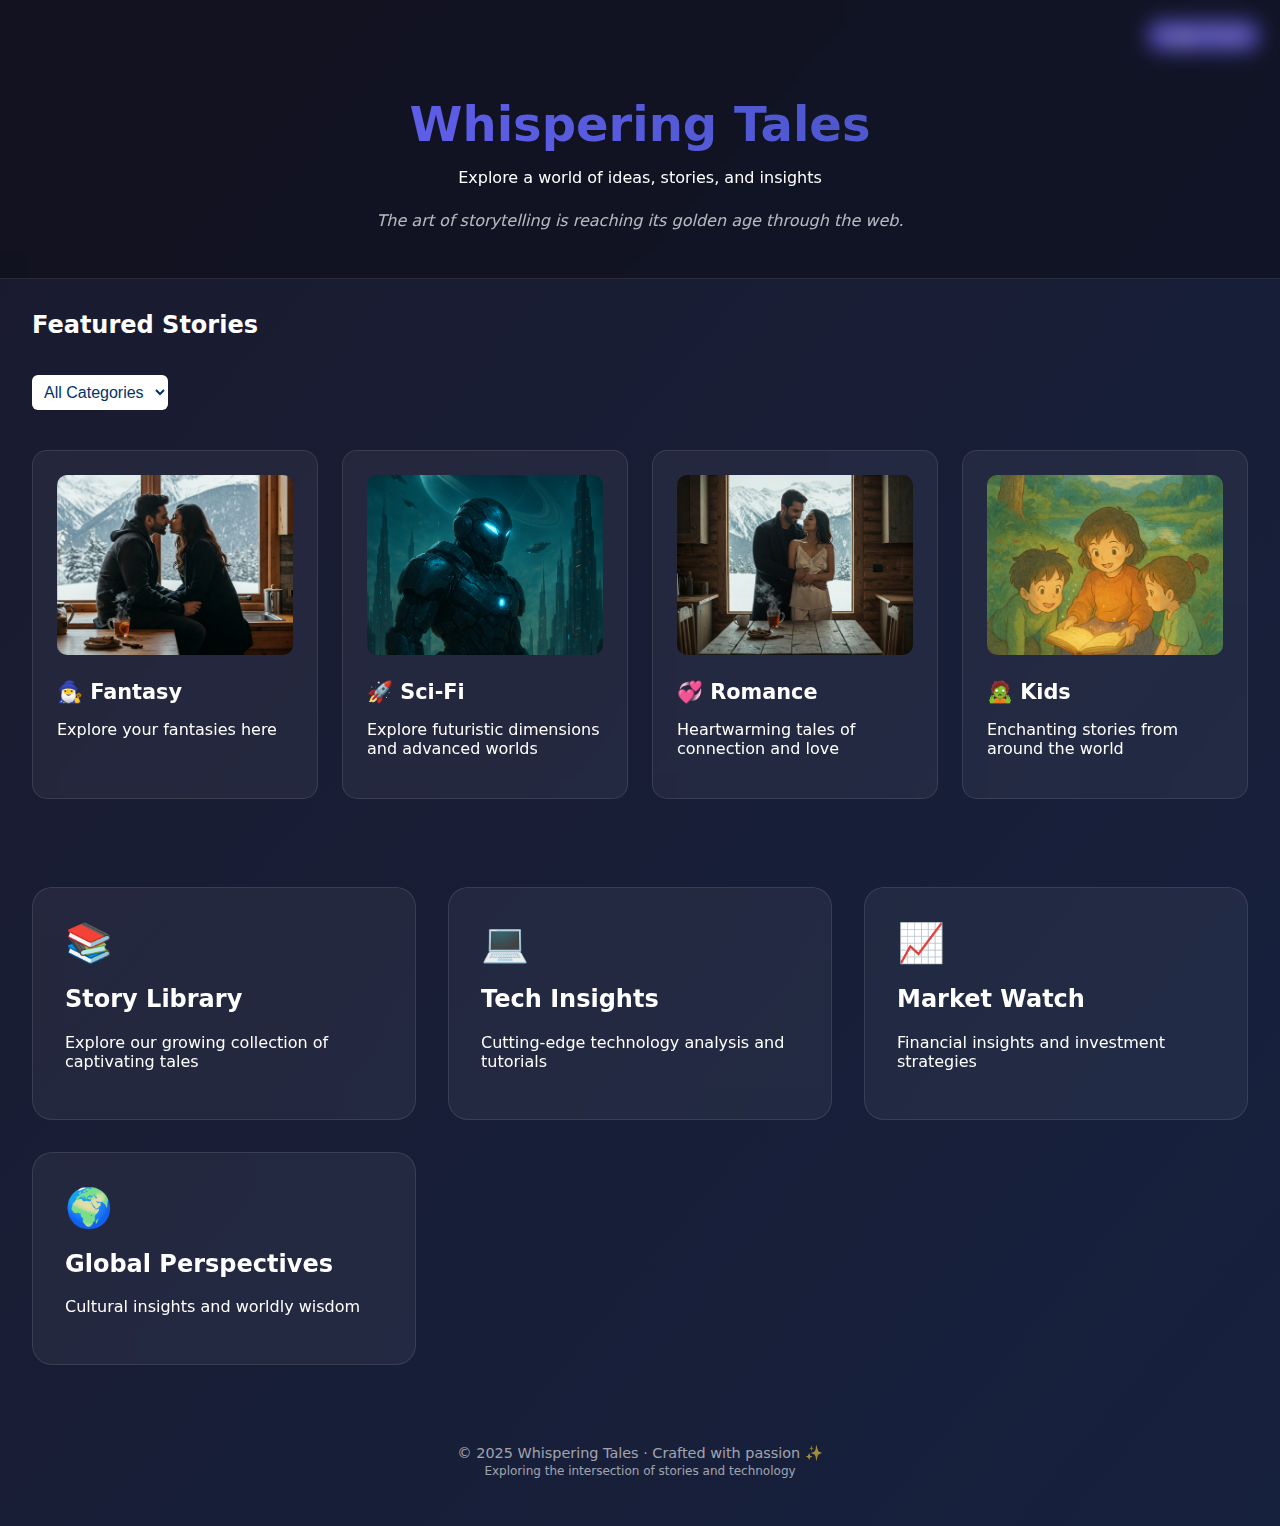
==== index.html @ 77140569 "Update index.html" ====
<!DOCTYPE html>
<html lang="en">
<head>
  <meta charset="UTF-8" />
  <meta name="viewport" content="width=device-width, initial-scale=1.0" />
  <title>Whispering Tales</title>
  <style>
    :root {
      --primary: #6c63ff;
      --secondary: #3f51b5;
      --bg-dark: #1a1a2e;
      --bg-darker: #16213e;
    }

    body {
      margin: 0;
      font-family: 'Segoe UI', system-ui, sans-serif;
      background: linear-gradient(to bottom right, var(--bg-dark), var(--bg-darker));
      color: #fff;
      min-height: 100vh;
      transition: all 0.3s ease;
    }

    header {
      text-align: center;
      padding: 4rem 1rem 2rem;
      background: rgba(0, 0, 0, 0.3);
      backdrop-filter: blur(10px);
      border-bottom: 1px solid rgba(255, 255, 255, 0.1);
    }

    header h1 {
      font-size: 3rem;
      margin-bottom: 0.5rem;
      background: linear-gradient(45deg, var(--primary), var(--secondary));
      -webkit-background-clip: text;
      -webkit-text-fill-color: transparent;
    }

    .toggle-dark {
      position: absolute;
      top: 20px;
      right: 20px;
      background: var(--primary);
      color: #fff;
      border: none;
      padding: 8px 12px;
      border-radius: 20px;
      cursor: pointer;
      font-weight: bold;
    }

    .quote {
      margin-top: 1.5rem;
      font-style: italic;
      color: rgba(255, 255, 255, 0.7);
    }

    .featured-stories {
      max-width: 1300px;
      margin: 2rem auto;
      padding: 0 2rem;
    }

    .filter-select {
      margin: 1rem 0;
      padding: 0.5rem;
      font-size: 1rem;
      border-radius: 6px;
      border: none;
      background: #ffffff;
      color: #003366;
    }

    .stories-scroll {
      display: grid;
      grid-template-columns: repeat(auto-fit, minmax(250px, 1fr));
      gap: 1.5rem;
      padding: 1.5rem 0;
    }

    .story-card {
      background: rgba(255, 255, 255, 0.05);
      border-radius: 15px;
      padding: 1.5rem;
      border: 1px solid rgba(255, 255, 255, 0.1);
      backdrop-filter: blur(10px);
      transition: all 0.3s ease;
    }

    .story-card img {
      width: 100%;
      height: 180px;
      border-radius: 10px;
      object-fit: cover;
      margin-bottom: 1rem;
    }

    .story-card h3 {
      margin: 0.3rem 0;
      font-size: 1.3rem;
    }

    .grid {
      display: grid;
      gap: 2rem;
      padding: 2rem;
      max-width: 1300px;
      margin: 0 auto;
      grid-template-columns: repeat(auto-fit, minmax(300px, 1fr));
    }

    .card {
      background: rgba(255, 255, 255, 0.05);
      border-radius: 20px;
      padding: 2rem;
      text-decoration: none;
      color: white;
      border: 1px solid rgba(255, 255, 255, 0.1);
      backdrop-filter: blur(12px);
    }

    .card .icon {
      font-size: 2.4rem;
      margin-bottom: 1rem;
    }

    footer {
      text-align: center;
      padding: 3rem 2rem;
      font-size: 0.9rem;
      color: rgba(255, 255, 255, 0.6);
    }
  </style>
</head>
<body>
  <button class="toggle-dark" onclick="toggleDarkMode()">Toggle Theme</button>
  <header>
    <h1>Whispering Tales</h1>
    <p>Explore a world of ideas, stories, and insights</p>
    <p class="quote" id="quote"></p>
  </header>

  <div class="featured-stories">
    <h2 style="color: inherit;">Featured Stories</h2>
    <select class="filter-select" onchange="filterStories(this.value)">
      <option value="all">All Categories</option>
      <option value="fantasy">🧙‍♂️ Fantasy</option>
      <option value="space">🚀 Sci-Fi</option>
      <option value="romance">💞 Romance</option>
      <option value="horror">🧟 Horror</option>
    </select>
    <div class="stories-scroll" id="storyList">
      <div class="story-card" data-category="fantasy">
        <img src="fantasy1.jpg" />
        <h3>🧙‍♂️ Fantasy</h3>
        <p>Explore your fantasies here</p>
      </div>
      <div class="story-card" data-category="space">
        <img src="scifi.png" />
        <h3>🚀 Sci-Fi</h3>
        <p>Explore futuristic dimensions and advanced worlds</p>
      </div>
      <div class="story-card" data-category="romance">
        <img src="rom.jpg" />
        <h3>💞 Romance</h3>
        <p>Heartwarming tales of connection and love</p>
      </div>
      <div class="story-card" data-category="Kids">
        <img src="children_story.png" />
        <h3>🧟 Kids</h3>
        <p>Enchanting stories from around the world</p>
      </div>
    </div>
  </div>

  <section class="grid">
    <a href="stories.html" class="card" target="_blank">
      <div class="icon">📚</div>
      <h2>Story Library</h2>
      <p>Explore our growing collection of captivating tales</p>
    </a>
    <a href="technical.html" class="card" target="_blank">
      <div class="icon">💻</div>
      <h2>Tech Insights</h2>
      <p>Cutting-edge technology analysis and tutorials</p>
    </a>
    <a href="stocks.html" class="card" target="_blank">
      <div class="icon">📈</div>
      <h2>Market Watch</h2>
      <p>Financial insights and investment strategies</p>
    </a>
    <a href="general.html" class="card" target="_blank">
      <div class="icon">🌍</div>
      <h2>Global Perspectives</h2>
      <p>Cultural insights and worldly wisdom</p>
    </a>
  </section>

  <footer>
    © 2025 Whispering Tales · Crafted with passion ✨<br />
    <small>Exploring the intersection of stories and technology</small>
  </footer>

  <script>
    const quotes = [
      "Stories create community, enable us to see through the eyes of others, and open us to the claims of others. — Peter Forbes",
      "The art of storytelling is reaching its golden age through the web.",
      "Every great design begins with an even better story.",
      "Your story could be the key that unlocks someone else's prison.",
      "Imagination is the only weapon in the war against reality."
    ];
    document.getElementById("quote").textContent =
      quotes[Math.floor(Math.random() * quotes.length)];

    function toggleDarkMode() {
      document.body.classList.toggle("light-mode");
    }

    function filterStories(category) {
      document.querySelectorAll(".story-card").forEach(card => {
        const match = category === "all" || card.dataset.category === category;
        card.style.display = match ? "block" : "none";
      });
    }
  </script>
</body>
</html>
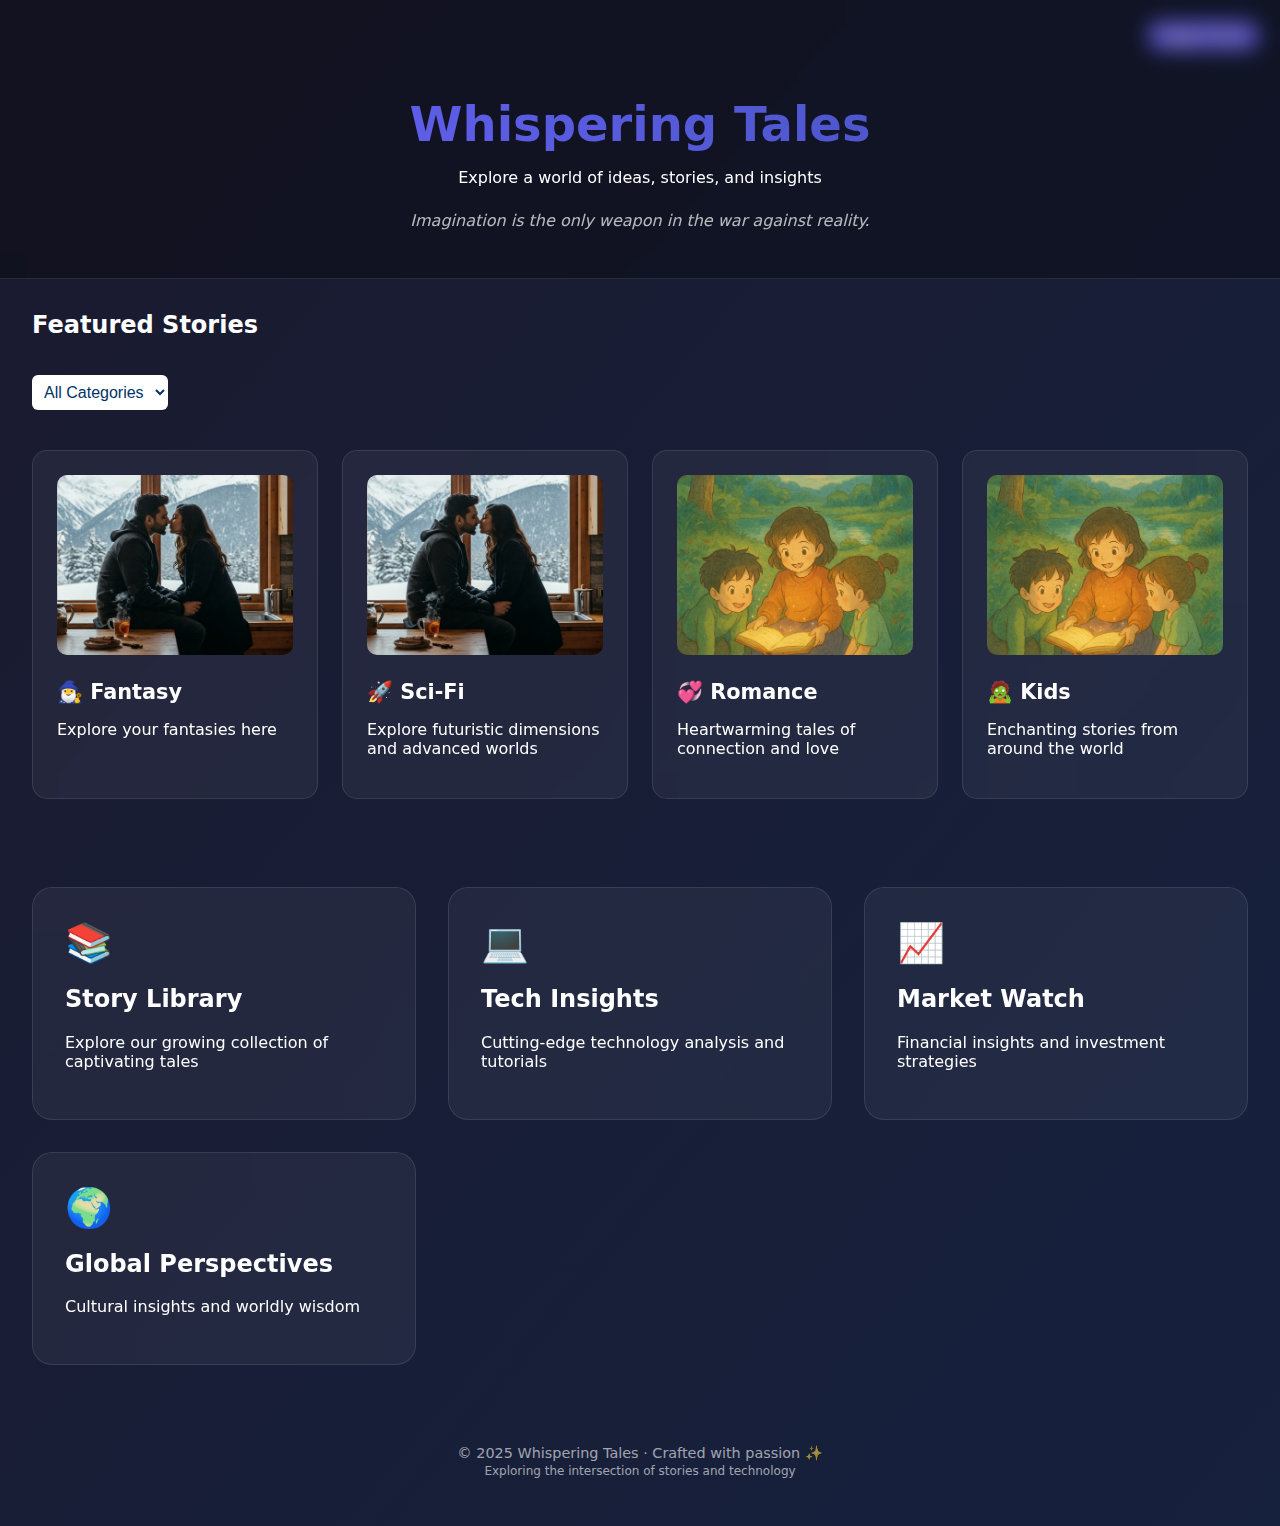
==== commit 75b9b9f6: "Update index.html" ====
--- a/index.html
+++ b/index.html
@@ -149,7 +149,7 @@
       <option value="fantasy">🧙‍♂️ Fantasy</option>
       <option value="space">🚀 Sci-Fi</option>
       <option value="romance">💞 Romance</option>
-      <option value="horror">🧟 Horror</option>
+      <option value="Kids">🧟 Horror</option>
     </select>
     <div class="stories-scroll" id="storyList">
       <div class="story-card" data-category="fantasy">
@@ -158,12 +158,12 @@
         <p>Explore your fantasies here</p>
       </div>
       <div class="story-card" data-category="space">
-        <img src="scifi.png" />
+        <img src="fantasy1.jpg" />
         <h3>🚀 Sci-Fi</h3>
         <p>Explore futuristic dimensions and advanced worlds</p>
       </div>
       <div class="story-card" data-category="romance">
-        <img src="rom.jpg" />
+        <img src="children_story.png" />
         <h3>💞 Romance</h3>
         <p>Heartwarming tales of connection and love</p>
       </div>
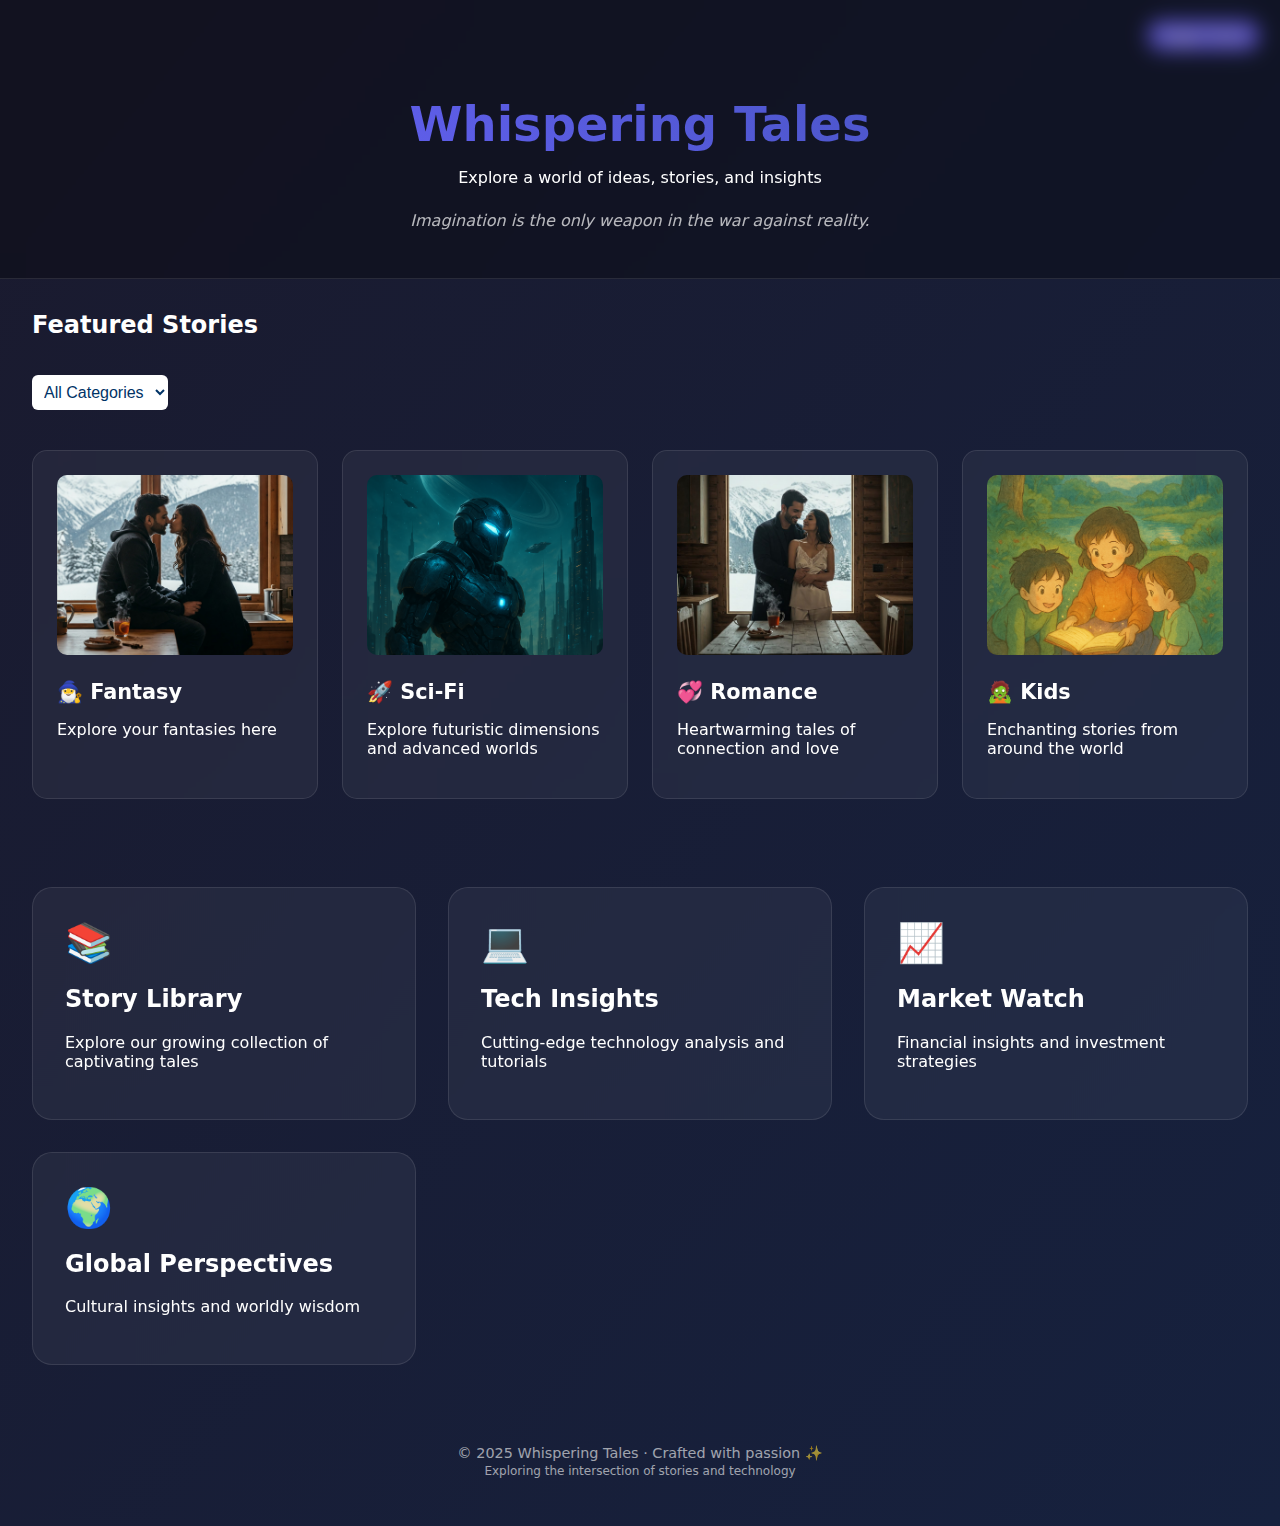
==== commit f39e1a4c: "Update index.html" ====
--- a/index.html
+++ b/index.html
@@ -149,7 +149,7 @@
       <option value="fantasy">🧙‍♂️ Fantasy</option>
       <option value="space">🚀 Sci-Fi</option>
       <option value="romance">💞 Romance</option>
-      <option value="Kids">🧟 Horror</option>
+      <option value="Kids">🧟 Kids</option>
     </select>
     <div class="stories-scroll" id="storyList">
       <div class="story-card" data-category="fantasy">
@@ -158,12 +158,12 @@
         <p>Explore your fantasies here</p>
       </div>
       <div class="story-card" data-category="space">
-        <img src="fantasy1.jpg" />
+        <img src="scifi.png" />
         <h3>🚀 Sci-Fi</h3>
         <p>Explore futuristic dimensions and advanced worlds</p>
       </div>
       <div class="story-card" data-category="romance">
-        <img src="children_story.png" />
+        <img src="rom.jpg" />
         <h3>💞 Romance</h3>
         <p>Heartwarming tales of connection and love</p>
       </div>
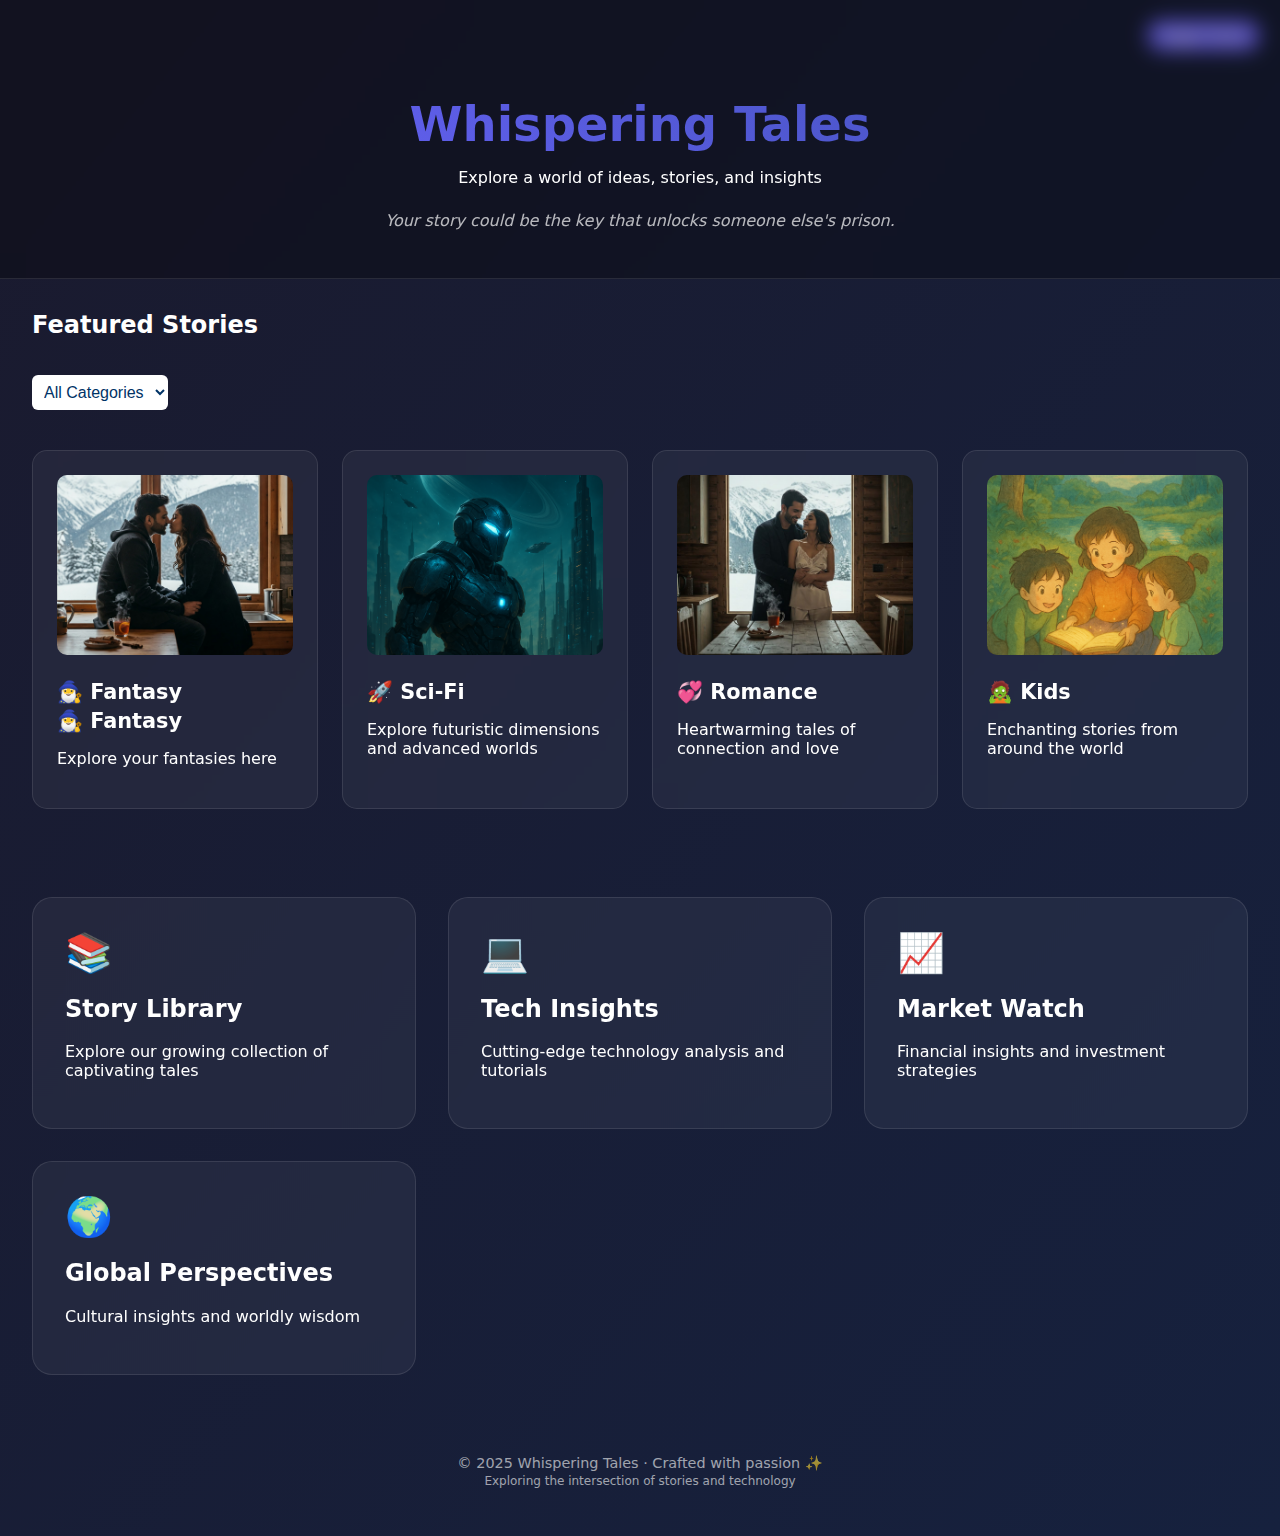
==== commit 7b93bfd6: "Update index.html" ====
--- a/index.html
+++ b/index.html
@@ -154,6 +154,7 @@
     <div class="stories-scroll" id="storyList">
       <div class="story-card" data-category="fantasy">
         <img src="fantasy1.jpg" />
+        <h3><a href="fantasy.html" target="_blank" style="color: inherit; text-decoration: none;">🧙‍♂️ Fantasy</a></h3>
         <h3>🧙‍♂️ Fantasy</h3>
         <p>Explore your fantasies here</p>
       </div>
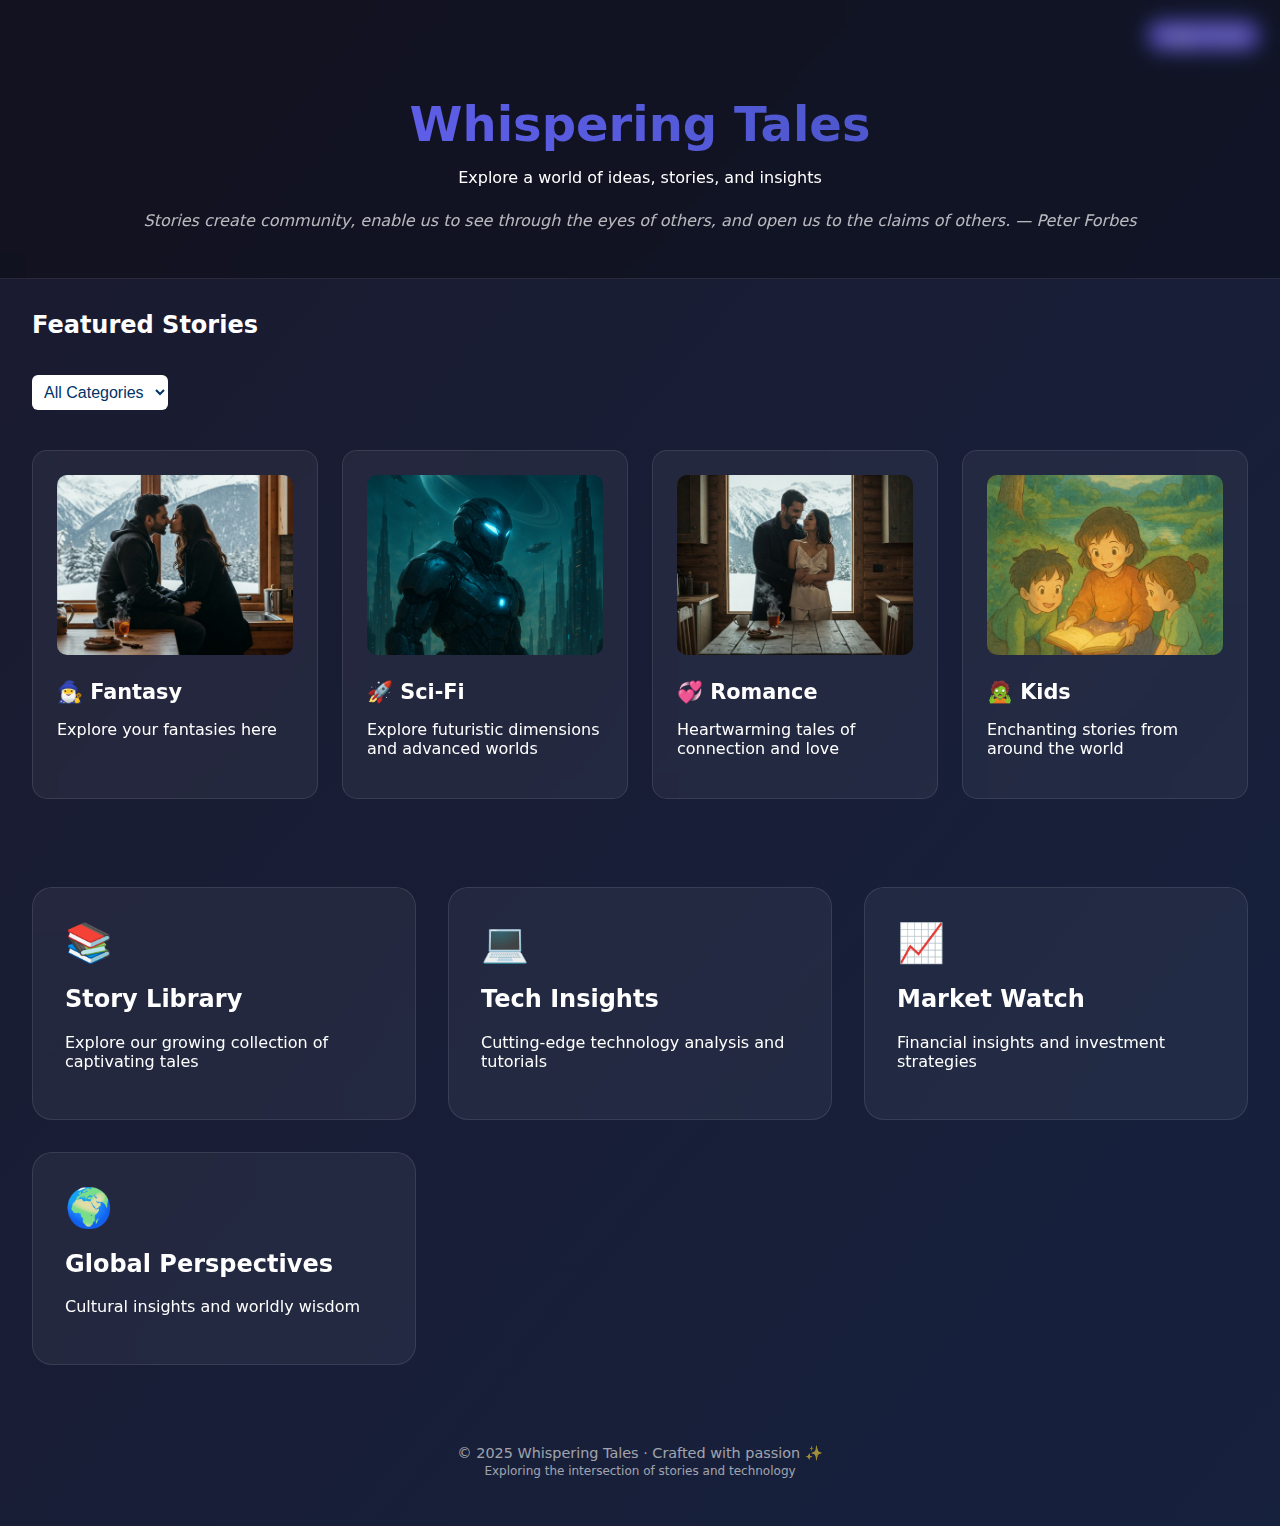
==== commit 0d656d07: "Update index.html" ====
--- a/index.html
+++ b/index.html
@@ -155,7 +155,6 @@
       <div class="story-card" data-category="fantasy">
         <img src="fantasy1.jpg" />
         <h3><a href="fantasy.html" target="_blank" style="color: inherit; text-decoration: none;">🧙‍♂️ Fantasy</a></h3>
-        <h3>🧙‍♂️ Fantasy</h3>
         <p>Explore your fantasies here</p>
       </div>
       <div class="story-card" data-category="space">
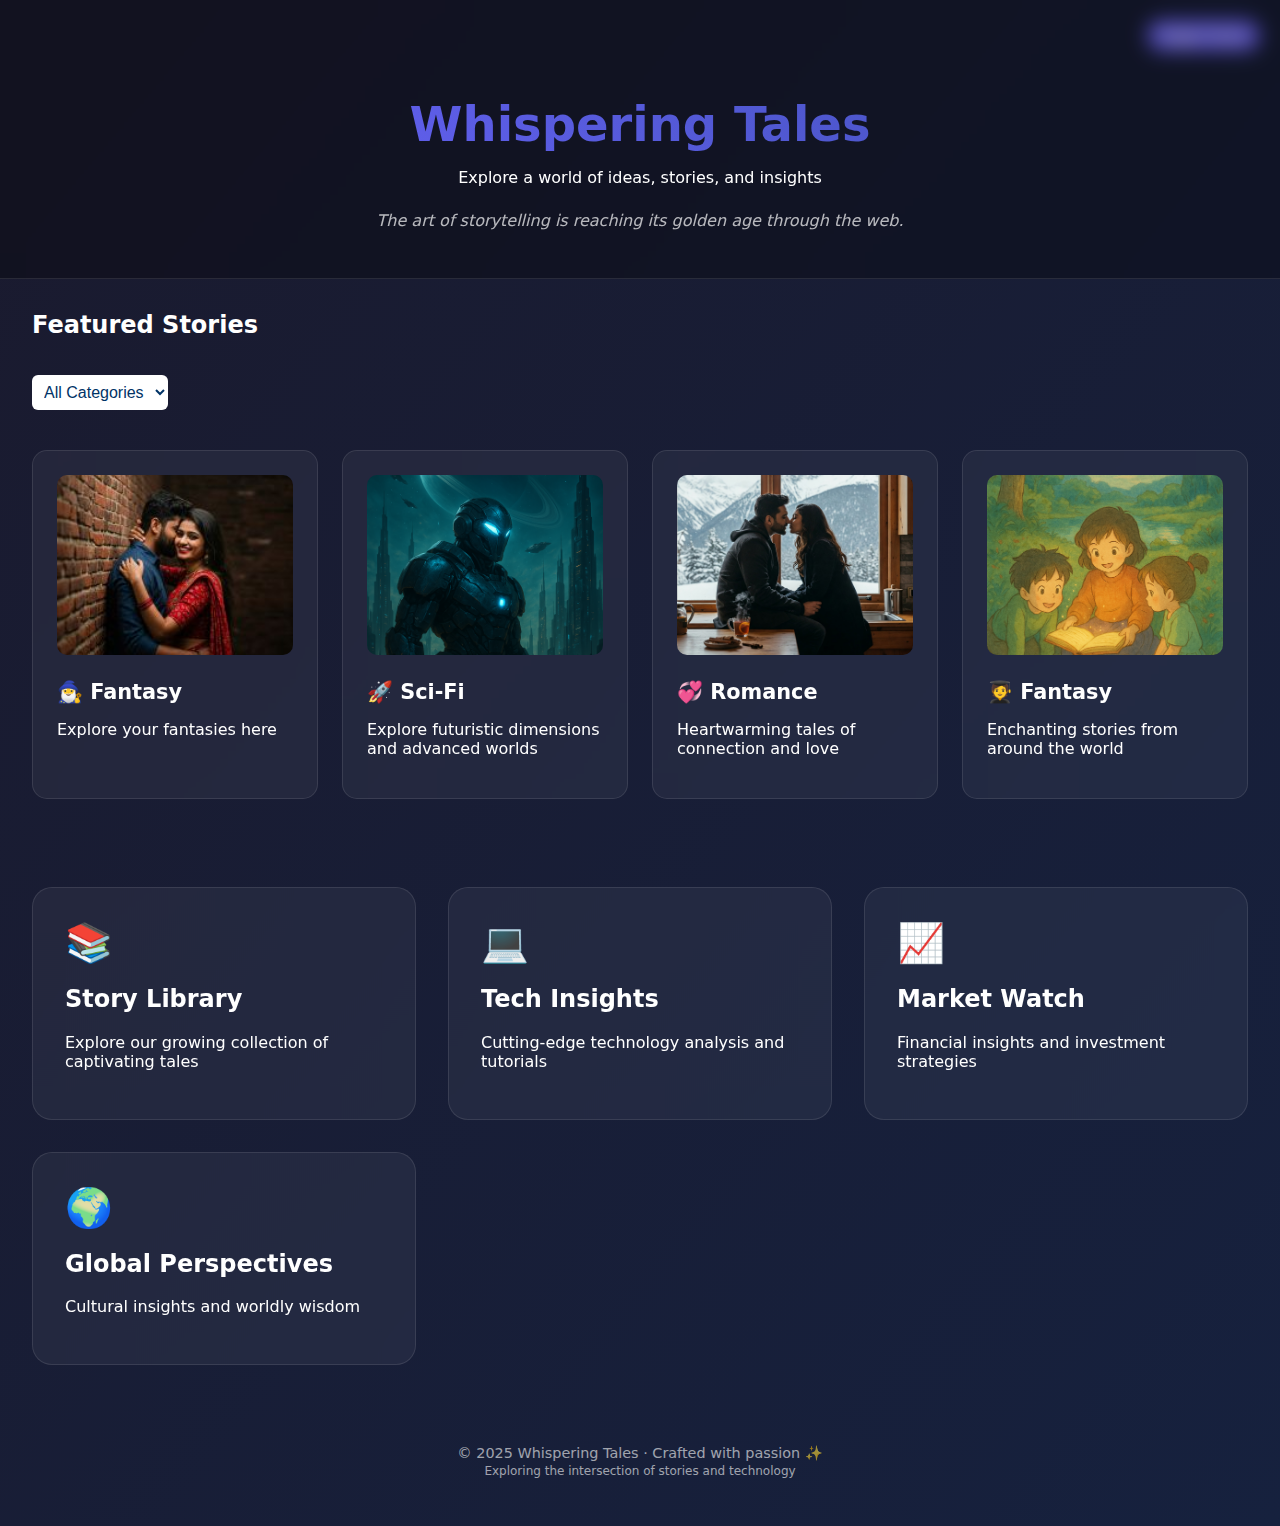
==== commit f3031704: "Update index.html" ====
--- a/index.html
+++ b/index.html
@@ -149,11 +149,12 @@
       <option value="fantasy">🧙‍♂️ Fantasy</option>
       <option value="space">🚀 Sci-Fi</option>
       <option value="romance">💞 Romance</option>
-      <option value="Kids">🧟 Kids</option>
+      <option value="Kids">🧑‍🎓 Kids</option>
+       <option value="Horror">👻 Horror</option>
     </select>
     <div class="stories-scroll" id="storyList">
       <div class="story-card" data-category="fantasy">
-        <img src="fantasy1.jpg" />
+        <img src="rom.jpg" />
         <h3><a href="fantasy.html" target="_blank" style="color: inherit; text-decoration: none;">🧙‍♂️ Fantasy</a></h3>
         <p>Explore your fantasies here</p>
       </div>
@@ -163,13 +164,13 @@
         <p>Explore futuristic dimensions and advanced worlds</p>
       </div>
       <div class="story-card" data-category="romance">
-        <img src="rom.jpg" />
+        <img src="fantasy1.jpg" />
         <h3>💞 Romance</h3>
         <p>Heartwarming tales of connection and love</p>
       </div>
       <div class="story-card" data-category="Kids">
         <img src="children_story.png" />
-        <h3>🧟 Kids</h3>
+        <h3><a href="kids_world.html" target="_blank" style="color: inherit; text-decoration: none;">🧑‍🎓 Fantasy</a></h3>
         <p>Enchanting stories from around the world</p>
       </div>
     </div>
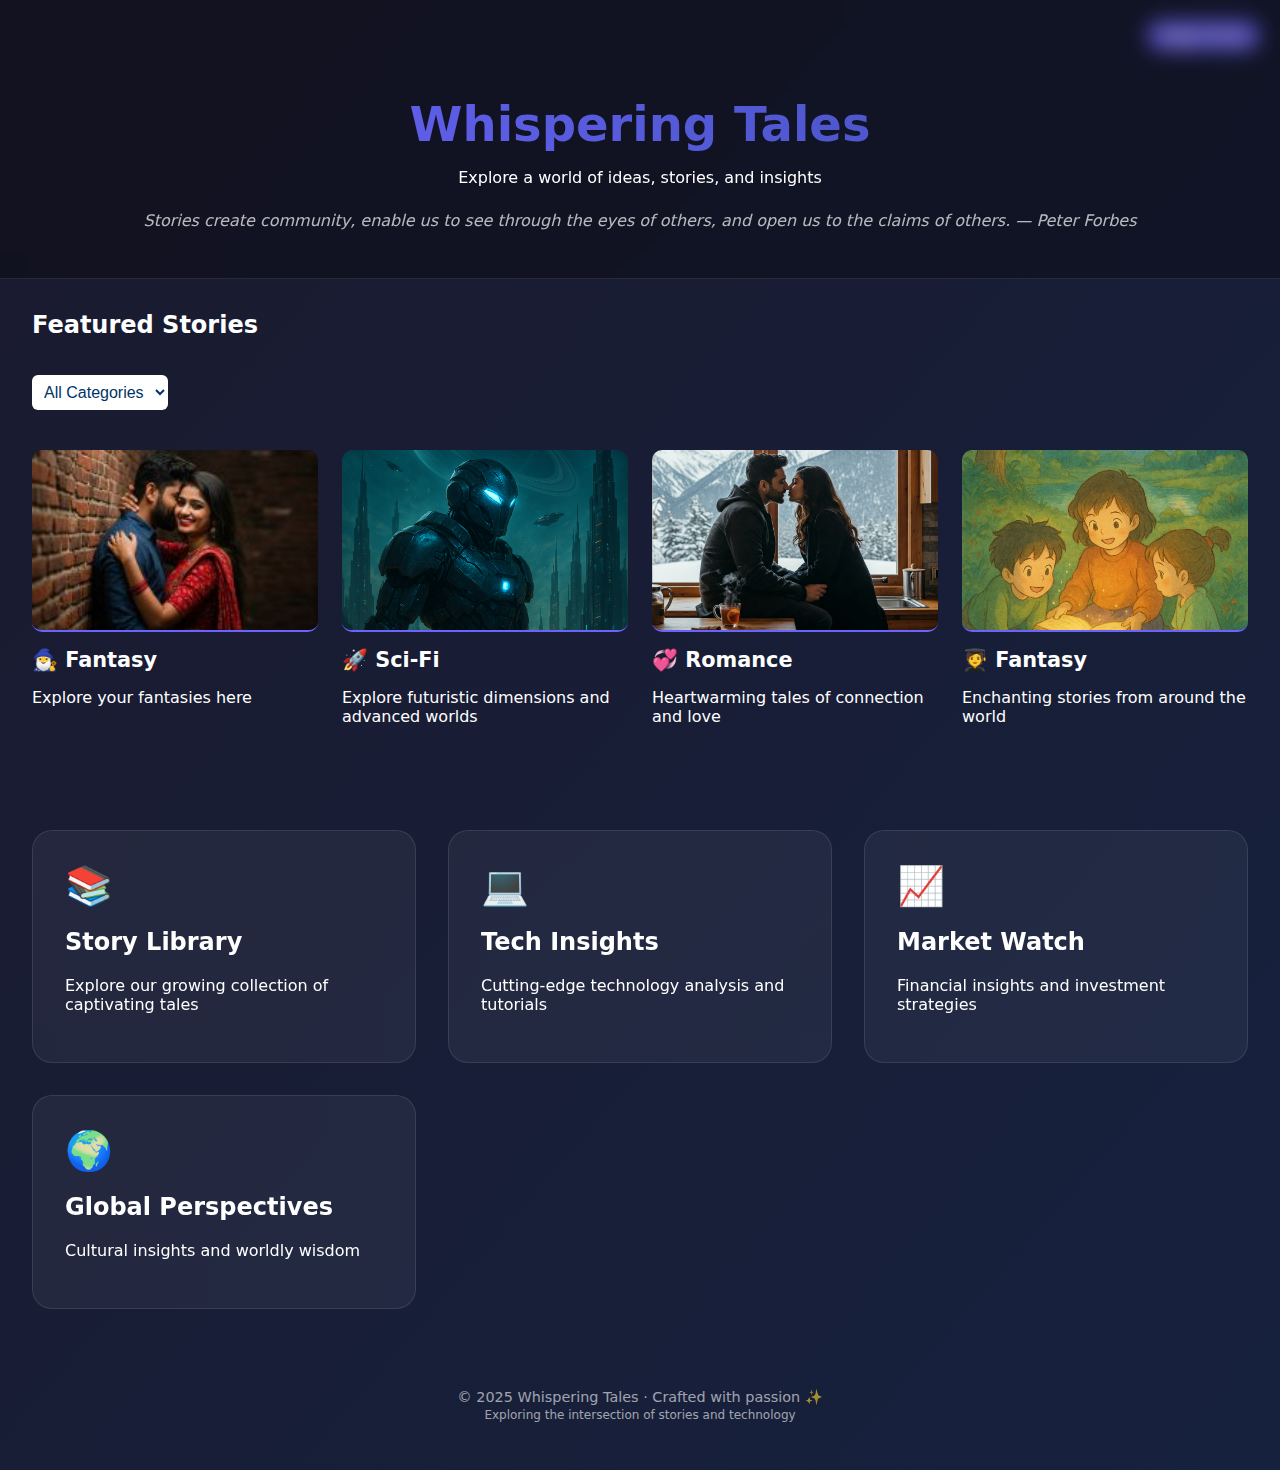
==== commit 69dbe098: "Update index.html" ====
--- a/index.html
+++ b/index.html
@@ -80,14 +80,13 @@
       padding: 1.5rem 0;
     }
 
-    .story-card {
-      background: rgba(255, 255, 255, 0.05);
-      border-radius: 15px;
-      padding: 1.5rem;
-      border: 1px solid rgba(255, 255, 255, 0.1);
-      backdrop-filter: blur(10px);
-      transition: all 0.3s ease;
-    }
+.story-card img {
+  width: 100%;
+  height: 220px;
+  object-fit: cover;
+  border-bottom: 2px solid var(--primary);
+  display: block;
+}
 
     .story-card img {
       width: 100%;
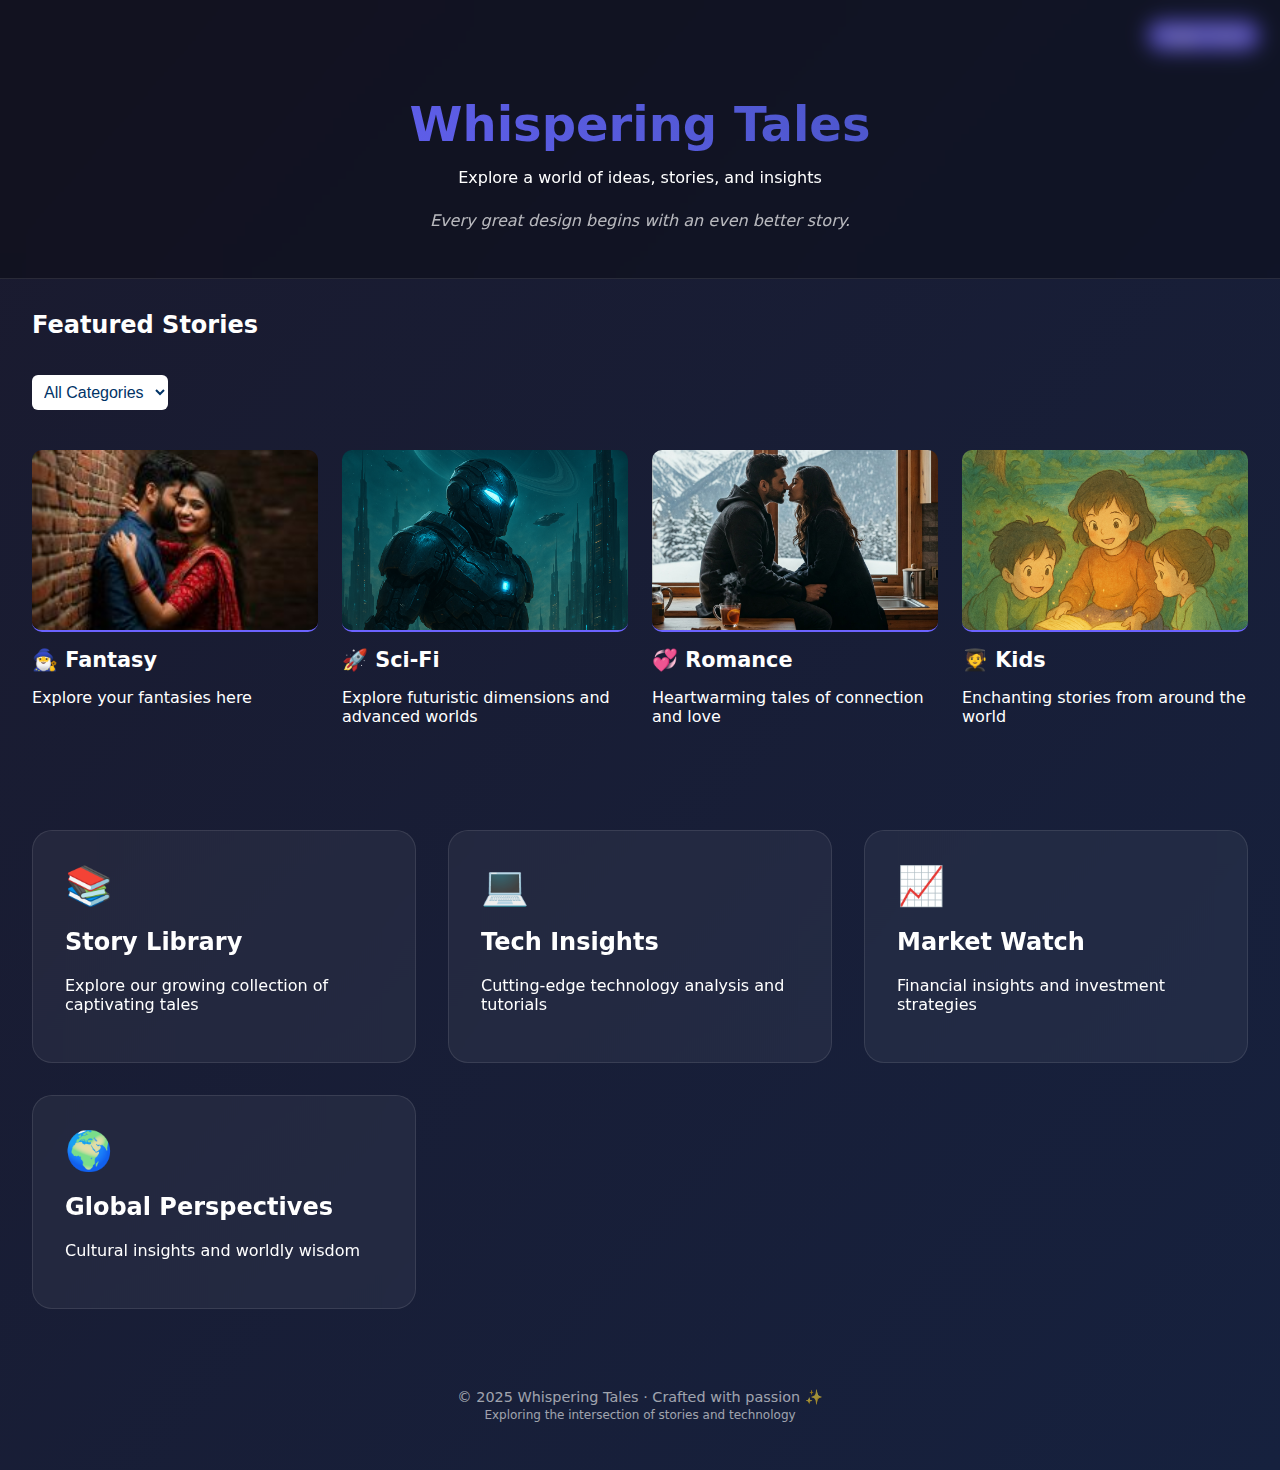
==== commit d584bb0d: "Update index.html" ====
--- a/index.html
+++ b/index.html
@@ -169,7 +169,7 @@
       </div>
       <div class="story-card" data-category="Kids">
         <img src="children_story.png" />
-        <h3><a href="kids_world.html" target="_blank" style="color: inherit; text-decoration: none;">🧑‍🎓 Fantasy</a></h3>
+        <h3><a href="kids_world.html" target="_blank" style="color: inherit; text-decoration: none;">🧑‍🎓 Kids</a></h3>
         <p>Enchanting stories from around the world</p>
       </div>
     </div>
